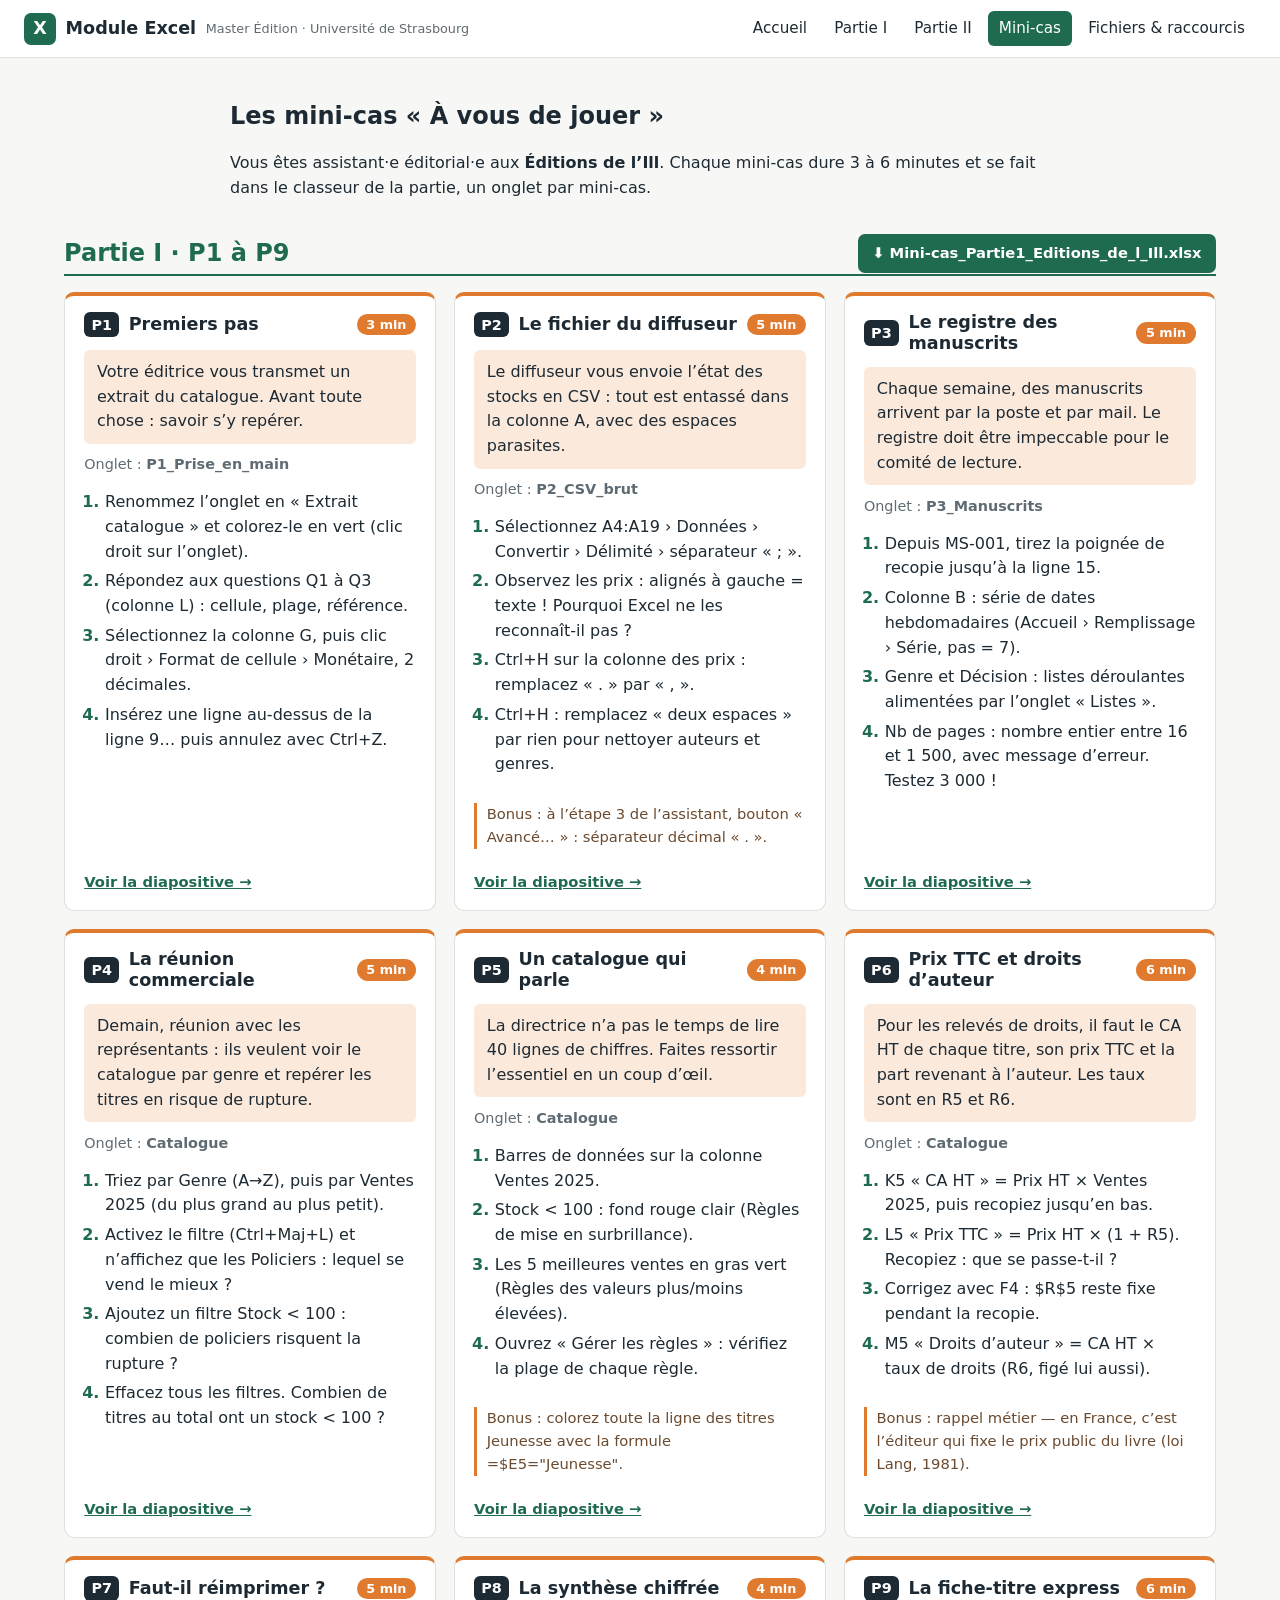
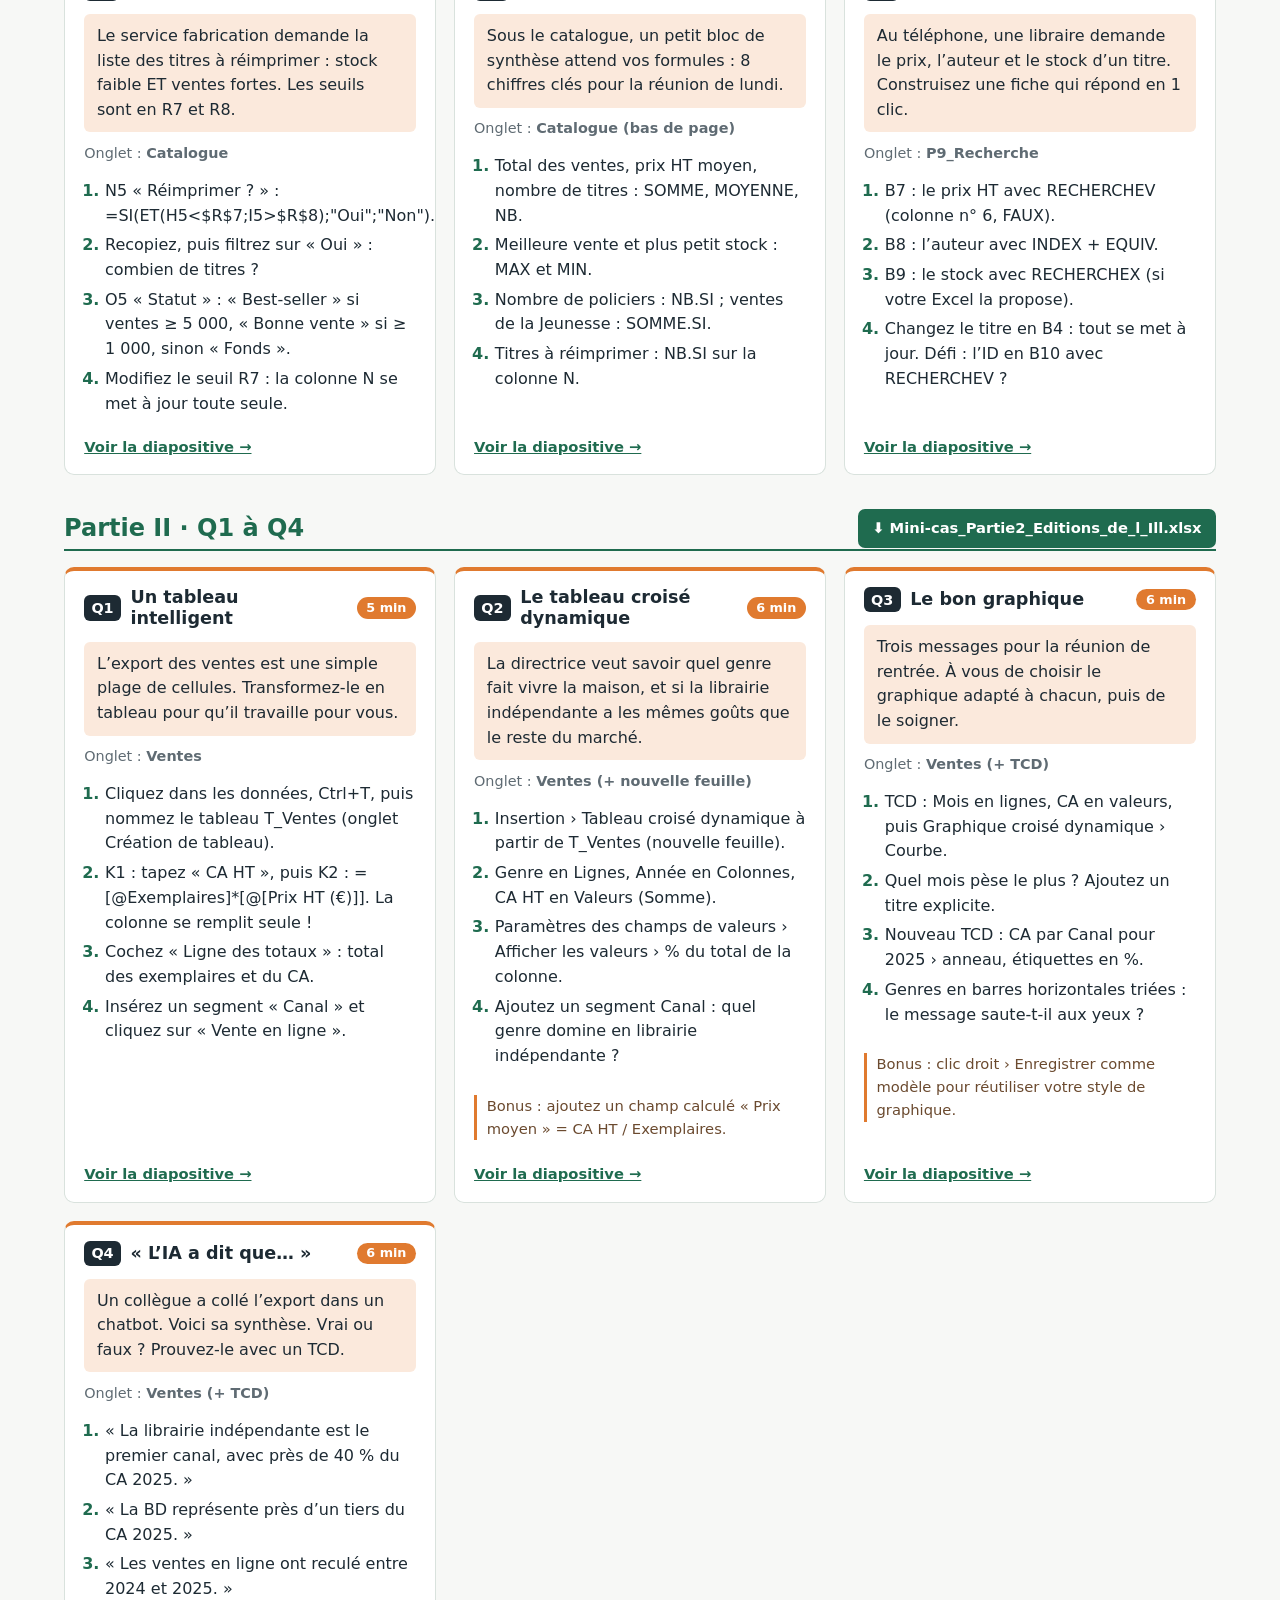
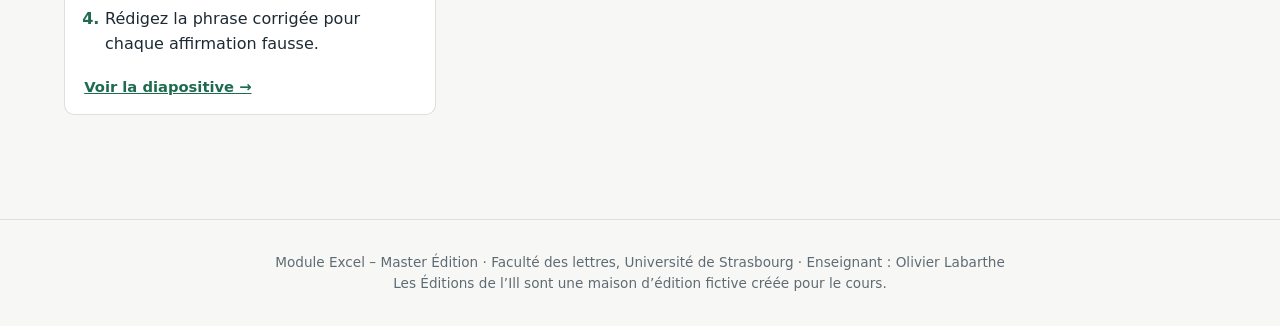
==== mini-cas.html @ c534e5ab "Site du module Excel – Master Édition (supports v2, mini-cas P1–Q4) Co-Authored-By: Claude Opus 5.5 " ====
<!DOCTYPE html>
<html lang="fr">
<head>
<meta charset="utf-8">
<meta name="viewport" content="width=device-width, initial-scale=1">
<title>Mini-cas · Module Excel – Master Édition</title>
<link rel="icon" href="data:image/svg+xml,%3Csvg xmlns=%22http://www.w3.org/2000/svg%22 viewBox=%220 0 32 32%22%3E%3Crect width=%2232%22 height=%2232%22 rx=%227%22 fill=%22%231f6b4f%22/%3E%3Ctext x=%2216%22 y=%2223%22 font-size=%2220%22 font-family=%22Arial%22 font-weight=%22bold%22 fill=%22white%22 text-anchor=%22middle%22%3EX%3C/text%3E%3C/svg%3E">
<link rel="stylesheet" href="assets/style.css">
</head>
<body>
<header class="site">
  <a class="brand" href="index.html"><span class="logo">X</span> Module Excel <small>Master Édition · Université de Strasbourg</small></a>
  <nav><a href="index.html">Accueil</a><a href="partie-1.html">Partie I</a><a href="partie-2.html">Partie II</a><a href="mini-cas.html" aria-current="page">Mini-cas</a><a href="ressources.html">Fichiers & raccourcis</a></nav>
</header>
<main>

<section class="intro narrow">
<h1>Les mini-cas « À vous de jouer »</h1>
<p>Vous êtes assistant·e éditorial·e aux <strong>Éditions de l’Ill</strong>. Chaque mini-cas dure 3 à 6 minutes
et se fait dans le classeur de la partie, un onglet par mini-cas.</p>
</section>
<section class="cases-part"><div class="cases-head"><h2>Partie I · P1 à P9</h2>
<a class="btn" href="fichiers/Mini-cas_Partie1_Editions_de_l_Ill.xlsx" download>⬇ Mini-cas_Partie1_Editions_de_l_Ill.xlsx</a></div>
<div class="cases">
<article class="case" id="P1">
  <header><span class="code">P1</span><h3>Premiers pas</h3><span class="badge">3 min</span></header>
  <p class="situation">Votre éditrice vous transmet un extrait du catalogue. Avant toute chose : savoir s’y repérer.</p>
  <p class="onglet">Onglet : <strong>P1_Prise_en_main</strong></p>
  <ol class="steps"><li>Renommez l’onglet en « Extrait catalogue » et colorez-le en vert (clic droit sur l’onglet).</li><li>Répondez aux questions Q1 à Q3 (colonne L) : cellule, plage, référence.</li><li>Sélectionnez la colonne G, puis clic droit › Format de cellule › Monétaire, 2 décimales.</li><li>Insérez une ligne au-dessus de la ligne 9… puis annulez avec Ctrl+Z.</li></ol>
  
  <a class="see" href="partie-1.html#d19">Voir la diapositive →</a>
</article>
<article class="case" id="P2">
  <header><span class="code">P2</span><h3>Le fichier du diffuseur</h3><span class="badge">5 min</span></header>
  <p class="situation">Le diffuseur vous envoie l’état des stocks en CSV : tout est entassé dans la colonne A, avec des espaces parasites.</p>
  <p class="onglet">Onglet : <strong>P2_CSV_brut</strong></p>
  <ol class="steps"><li>Sélectionnez A4:A19 › Données › Convertir › Délimité › séparateur « ; ».</li><li>Observez les prix : alignés à gauche = texte ! Pourquoi Excel ne les reconnaît-il pas ?</li><li>Ctrl+H sur la colonne des prix : remplacez « . » par « , ».</li><li>Ctrl+H : remplacez « deux espaces » par rien pour nettoyer auteurs et genres.</li></ol>
  <p class="bonus">Bonus : à l’étape 3 de l’assistant, bouton « Avancé… » : séparateur décimal « . ».</p>
  <a class="see" href="partie-1.html#d25">Voir la diapositive →</a>
</article>
<article class="case" id="P3">
  <header><span class="code">P3</span><h3>Le registre des manuscrits</h3><span class="badge">5 min</span></header>
  <p class="situation">Chaque semaine, des manuscrits arrivent par la poste et par mail. Le registre doit être impeccable pour le comité de lecture.</p>
  <p class="onglet">Onglet : <strong>P3_Manuscrits</strong></p>
  <ol class="steps"><li>Depuis MS-001, tirez la poignée de recopie jusqu’à la ligne 15.</li><li>Colonne B : série de dates hebdomadaires (Accueil › Remplissage › Série, pas = 7).</li><li>Genre et Décision : listes déroulantes alimentées par l’onglet « Listes ».</li><li>Nb de pages : nombre entier entre 16 et 1 500, avec message d’erreur. Testez 3 000 !</li></ol>
  
  <a class="see" href="partie-1.html#d31">Voir la diapositive →</a>
</article>
<article class="case" id="P4">
  <header><span class="code">P4</span><h3>La réunion commerciale</h3><span class="badge">5 min</span></header>
  <p class="situation">Demain, réunion avec les représentants : ils veulent voir le catalogue par genre et repérer les titres en risque de rupture.</p>
  <p class="onglet">Onglet : <strong>Catalogue</strong></p>
  <ol class="steps"><li>Triez par Genre (A→Z), puis par Ventes 2025 (du plus grand au plus petit).</li><li>Activez le filtre (Ctrl+Maj+L) et n’affichez que les Policiers : lequel se vend le mieux ?</li><li>Ajoutez un filtre Stock &lt; 100 : combien de policiers risquent la rupture ?</li><li>Effacez tous les filtres. Combien de titres au total ont un stock &lt; 100 ?</li></ol>
  
  <a class="see" href="partie-1.html#d37">Voir la diapositive →</a>
</article>
<article class="case" id="P5">
  <header><span class="code">P5</span><h3>Un catalogue qui parle</h3><span class="badge">4 min</span></header>
  <p class="situation">La directrice n’a pas le temps de lire 40 lignes de chiffres. Faites ressortir l’essentiel en un coup d’œil.</p>
  <p class="onglet">Onglet : <strong>Catalogue</strong></p>
  <ol class="steps"><li>Barres de données sur la colonne Ventes 2025.</li><li>Stock &lt; 100 : fond rouge clair (Règles de mise en surbrillance).</li><li>Les 5 meilleures ventes en gras vert (Règles des valeurs plus/moins élevées).</li><li>Ouvrez « Gérer les règles » : vérifiez la plage de chaque règle.</li></ol>
  <p class="bonus">Bonus : colorez toute la ligne des titres Jeunesse avec la formule =$E5=&quot;Jeunesse&quot;.</p>
  <a class="see" href="partie-1.html#d43">Voir la diapositive →</a>
</article>
<article class="case" id="P6">
  <header><span class="code">P6</span><h3>Prix TTC et droits d’auteur</h3><span class="badge">6 min</span></header>
  <p class="situation">Pour les relevés de droits, il faut le CA HT de chaque titre, son prix TTC et la part revenant à l’auteur. Les taux sont en R5 et R6.</p>
  <p class="onglet">Onglet : <strong>Catalogue</strong></p>
  <ol class="steps"><li>K5 « CA HT » = Prix HT × Ventes 2025, puis recopiez jusqu’en bas.</li><li>L5 « Prix TTC » = Prix HT × (1 + R5). Recopiez : que se passe-t-il ?</li><li>Corrigez avec F4 : $R$5 reste fixe pendant la recopie.</li><li>M5 « Droits d’auteur » = CA HT × taux de droits (R6, figé lui aussi).</li></ol>
  <p class="bonus">Bonus : rappel métier — en France, c’est l’éditeur qui fixe le prix public du livre (loi Lang, 1981).</p>
  <a class="see" href="partie-1.html#d48">Voir la diapositive →</a>
</article>
<article class="case" id="P7">
  <header><span class="code">P7</span><h3>Faut-il réimprimer ?</h3><span class="badge">5 min</span></header>
  <p class="situation">Le service fabrication demande la liste des titres à réimprimer : stock faible ET ventes fortes. Les seuils sont en R7 et R8.</p>
  <p class="onglet">Onglet : <strong>Catalogue</strong></p>
  <ol class="steps"><li>N5 « Réimprimer ? » : =SI(ET(H5&lt;$R$7;I5&gt;$R$8);&quot;Oui&quot;;&quot;Non&quot;).</li><li>Recopiez, puis filtrez sur « Oui » : combien de titres ?</li><li>O5 « Statut » : « Best-seller » si ventes ≥ 5 000, « Bonne vente » si ≥ 1 000, sinon « Fonds ».</li><li>Modifiez le seuil R7 : la colonne N se met à jour toute seule.</li></ol>
  
  <a class="see" href="partie-1.html#d51">Voir la diapositive →</a>
</article>
<article class="case" id="P8">
  <header><span class="code">P8</span><h3>La synthèse chiffrée</h3><span class="badge">4 min</span></header>
  <p class="situation">Sous le catalogue, un petit bloc de synthèse attend vos formules : 8 chiffres clés pour la réunion de lundi.</p>
  <p class="onglet">Onglet : <strong>Catalogue (bas de page)</strong></p>
  <ol class="steps"><li>Total des ventes, prix HT moyen, nombre de titres : SOMME, MOYENNE, NB.</li><li>Meilleure vente et plus petit stock : MAX et MIN.</li><li>Nombre de policiers : NB.SI ; ventes de la Jeunesse : SOMME.SI.</li><li>Titres à réimprimer : NB.SI sur la colonne N.</li></ol>
  
  <a class="see" href="partie-1.html#d56">Voir la diapositive →</a>
</article>
<article class="case" id="P9">
  <header><span class="code">P9</span><h3>La fiche-titre express</h3><span class="badge">6 min</span></header>
  <p class="situation">Au téléphone, une libraire demande le prix, l’auteur et le stock d’un titre. Construisez une fiche qui répond en 1 clic.</p>
  <p class="onglet">Onglet : <strong>P9_Recherche</strong></p>
  <ol class="steps"><li>B7 : le prix HT avec RECHERCHEV (colonne n° 6, FAUX).</li><li>B8 : l’auteur avec INDEX + EQUIV.</li><li>B9 : le stock avec RECHERCHEX (si votre Excel la propose).</li><li>Changez le titre en B4 : tout se met à jour. Défi : l’ID en B10 avec RECHERCHEV ?</li></ol>
  
  <a class="see" href="partie-1.html#d65">Voir la diapositive →</a>
</article></div></section>
<section class="cases-part"><div class="cases-head"><h2>Partie II · Q1 à Q4</h2>
<a class="btn" href="fichiers/Mini-cas_Partie2_Editions_de_l_Ill.xlsx" download>⬇ Mini-cas_Partie2_Editions_de_l_Ill.xlsx</a></div>
<div class="cases">
<article class="case" id="Q1">
  <header><span class="code">Q1</span><h3>Un tableau intelligent</h3><span class="badge">5 min</span></header>
  <p class="situation">L’export des ventes est une simple plage de cellules. Transformez-le en tableau pour qu’il travaille pour vous.</p>
  <p class="onglet">Onglet : <strong>Ventes</strong></p>
  <ol class="steps"><li>Cliquez dans les données, Ctrl+T, puis nommez le tableau T_Ventes (onglet Création de tableau).</li><li>K1 : tapez « CA HT », puis K2 : =[@Exemplaires]*[@[Prix HT (€)]]. La colonne se remplit seule !</li><li>Cochez « Ligne des totaux » : total des exemplaires et du CA.</li><li>Insérez un segment « Canal » et cliquez sur « Vente en ligne ».</li></ol>
  
  <a class="see" href="partie-2.html#d9">Voir la diapositive →</a>
</article>
<article class="case" id="Q2">
  <header><span class="code">Q2</span><h3>Le tableau croisé dynamique</h3><span class="badge">6 min</span></header>
  <p class="situation">La directrice veut savoir quel genre fait vivre la maison, et si la librairie indépendante a les mêmes goûts que le reste du marché.</p>
  <p class="onglet">Onglet : <strong>Ventes (+ nouvelle feuille)</strong></p>
  <ol class="steps"><li>Insertion › Tableau croisé dynamique à partir de T_Ventes (nouvelle feuille).</li><li>Genre en Lignes, Année en Colonnes, CA HT en Valeurs (Somme).</li><li>Paramètres des champs de valeurs › Afficher les valeurs › % du total de la colonne.</li><li>Ajoutez un segment Canal : quel genre domine en librairie indépendante ?</li></ol>
  <p class="bonus">Bonus : ajoutez un champ calculé « Prix moyen » = CA HT / Exemplaires.</p>
  <a class="see" href="partie-2.html#d16">Voir la diapositive →</a>
</article>
<article class="case" id="Q3">
  <header><span class="code">Q3</span><h3>Le bon graphique</h3><span class="badge">6 min</span></header>
  <p class="situation">Trois messages pour la réunion de rentrée. À vous de choisir le graphique adapté à chacun, puis de le soigner.</p>
  <p class="onglet">Onglet : <strong>Ventes (+ TCD)</strong></p>
  <ol class="steps"><li>TCD : Mois en lignes, CA en valeurs, puis Graphique croisé dynamique › Courbe.</li><li>Quel mois pèse le plus ? Ajoutez un titre explicite.</li><li>Nouveau TCD : CA par Canal pour 2025 › anneau, étiquettes en %.</li><li>Genres en barres horizontales triées : le message saute-t-il aux yeux ?</li></ol>
  <p class="bonus">Bonus : clic droit › Enregistrer comme modèle pour réutiliser votre style de graphique.</p>
  <a class="see" href="partie-2.html#d25">Voir la diapositive →</a>
</article>
<article class="case" id="Q4">
  <header><span class="code">Q4</span><h3>« L’IA a dit que… »</h3><span class="badge">6 min</span></header>
  <p class="situation">Un collègue a collé l’export dans un chatbot. Voici sa synthèse. Vrai ou faux ? Prouvez-le avec un TCD.</p>
  <p class="onglet">Onglet : <strong>Ventes (+ TCD)</strong></p>
  <ol class="steps"><li>« La librairie indépendante est le premier canal, avec près de 40 % du CA 2025. »</li><li>« La BD représente près d’un tiers du CA 2025. »</li><li>« Les ventes en ligne ont reculé entre 2024 et 2025. »</li><li>Rédigez la phrase corrigée pour chaque affirmation fausse.</li></ol>
  
  <a class="see" href="partie-2.html#d27">Voir la diapositive →</a>
</article></div></section>
</main>
<footer>Module Excel – Master Édition · Faculté des lettres, Université de Strasbourg · Enseignant : Olivier Labarthe<br>
Les Éditions de l’Ill sont une maison d’édition fictive créée pour le cours.</footer>
<script src="assets/viewer.js"></script>
</body>
</html>
---- assets/style.css ----
:root{--vert:#1f6b4f;--vert-clair:#e3efe9;--encre:#1d2a33;--orange:#e07a2f;--orange-clair:#fbe9dc;--fond:#f7f8f6;--gris:#5f6b73;--bord:#d9e2dd}
*{box-sizing:border-box}
html{scroll-behavior:smooth;scroll-padding-top:80px}
body{margin:0;font-family:system-ui,-apple-system,"Segoe UI",Roboto,Arial,sans-serif;color:var(--encre);background:var(--fond);line-height:1.55}
a{color:var(--vert)}
header.site{position:sticky;top:0;z-index:10;display:flex;flex-wrap:wrap;gap:.5rem 1.5rem;align-items:center;justify-content:space-between;padding:.7rem 1.5rem;background:#fff;border-bottom:1px solid var(--bord)}
.brand{display:flex;align-items:center;gap:.6rem;font-weight:700;text-decoration:none;color:var(--encre);font-size:1.1rem}
.brand small{font-weight:400;color:var(--gris);font-size:.8rem}
.logo{display:inline-grid;place-items:center;width:32px;height:32px;border-radius:7px;background:var(--vert);color:#fff;font-weight:800}
header nav{display:flex;flex-wrap:wrap;gap:.3rem}
header nav a{text-decoration:none;color:var(--encre);padding:.35rem .7rem;border-radius:6px;font-size:.95rem}
header nav a:hover{background:var(--vert-clair)}
header nav a[aria-current]{background:var(--vert);color:#fff}
main{max-width:1200px;margin:0 auto;padding:1.5rem}
footer{text-align:center;color:var(--gris);font-size:.85rem;padding:2rem 1rem;border-top:1px solid var(--bord);margin-top:3rem}
h1,h2,h3{line-height:1.2}
.narrow{max-width:820px;margin-left:auto;margin-right:auto}
.hero{display:grid;grid-template-columns:1.1fr 1fr;gap:2rem;align-items:center;padding:1.5rem 0 2rem}
.hero h1{font-size:2.6rem;margin:.2rem 0 1rem}
.hero img{width:100%;height:auto;border-radius:10px;box-shadow:0 6px 24px rgba(0,0,0,.12)}
.kicker{color:var(--vert);font-weight:600;margin:0}
.lead{font-size:1.08rem}
.cards{display:grid;grid-template-columns:repeat(auto-fit,minmax(260px,1fr));gap:1.2rem;margin:1rem 0 2.5rem}
.card{display:flex;flex-direction:column;background:#fff;border:1px solid var(--bord);border-radius:12px;padding:1rem;text-decoration:none;color:var(--encre);transition:transform .15s,box-shadow .15s}
.card:hover{transform:translateY(-3px);box-shadow:0 8px 22px rgba(0,0,0,.08)}
.card img{width:100%;height:auto;border-radius:6px;border:1px solid var(--bord)}
.card h2{margin:.8rem 0 .3rem;color:var(--vert)}
.card p{margin:0 0 .8rem;flex:1}
.card.accent h2{color:var(--orange)}
.more{font-weight:600;color:var(--vert)}
.card.accent .more{color:var(--orange)}
.badge{display:inline-block;background:var(--orange);color:#fff;border-radius:999px;padding:.05rem .6rem;font-size:.8rem;font-weight:600;white-space:nowrap;vertical-align:middle}
.note{background:var(--vert-clair);border-left:4px solid var(--vert);padding:.6rem .9rem;border-radius:4px}
.btn{display:inline-block;background:var(--vert);color:#fff;text-decoration:none;padding:.5rem .9rem;border-radius:7px;font-weight:600;font-size:.92rem}
.btn:hover{filter:brightness(1.1)}
.btn.ghost{background:#fff;color:var(--vert);border:1px solid var(--vert)}
/* Pages de cours */
.part-layout{display:grid;grid-template-columns:260px 1fr;gap:2rem;align-items:start}
.toc{position:sticky;top:80px;background:#fff;border:1px solid var(--bord);border-radius:12px;padding:1rem 1.2rem}
.toc h1{margin:0 0 .6rem;font-size:1.5rem;color:var(--vert)}
.toc ol{list-style:none;padding:0;margin:0 0 1rem}
.toc li a{display:block;padding:.35rem .5rem;border-radius:6px;text-decoration:none;color:var(--encre);font-size:.95rem}
.toc li a:hover,.toc li a.on{background:var(--vert-clair);color:var(--vert);font-weight:600}
.dl{display:flex;flex-direction:column;gap:.5rem}
.hint{color:var(--gris);font-size:.82rem;margin:.9rem 0 0}
.slides section{margin-bottom:2.5rem}
.slides h2{border-bottom:2px solid var(--vert);padding-bottom:.4rem;color:var(--vert)}
.slide{margin:0 0 1.6rem;background:#fff;border:1px solid var(--bord);border-radius:10px;overflow:hidden}
.slide img{display:block;width:100%;height:auto;cursor:zoom-in}
.slide figcaption{padding:.55rem .9rem;font-size:.95rem;border-top:1px solid var(--bord)}
.slide .num{display:inline-block;min-width:1.8rem;color:var(--gris);font-variant-numeric:tabular-nums}
.slide.minicas{border:2px solid var(--orange)}
.slide.minicas figcaption{background:var(--orange-clair)}
/* Mini-cas */
.cases-part{margin:2rem 0}
.cases-head{display:flex;flex-wrap:wrap;gap:1rem;align-items:center;justify-content:space-between;border-bottom:2px solid var(--vert);margin-bottom:1rem}
.cases-head h2{color:var(--vert);margin:.4rem 0}
.cases{display:grid;grid-template-columns:repeat(auto-fill,minmax(340px,1fr));gap:1.1rem}
.case{background:#fff;border:1px solid var(--bord);border-top:4px solid var(--orange);border-radius:10px;padding:1rem 1.2rem;display:flex;flex-direction:column}
.case header{display:flex;align-items:center;gap:.6rem}
.case h3{margin:0;flex:1;font-size:1.1rem}
.code{background:var(--encre);color:#fff;border-radius:6px;padding:.1rem .45rem;font-weight:700;font-size:.9rem}
.situation{background:var(--orange-clair);padding:.6rem .8rem;border-radius:6px;margin:.8rem 0 .4rem}
.onglet{font-size:.9rem;color:var(--gris);margin:.2rem 0}
.steps{padding-left:1.3rem;margin:.4rem 0}
.steps li{margin:.3rem 0}
.steps li::marker{color:var(--vert);font-weight:700}
.bonus{font-size:.92rem;border-left:3px solid var(--orange);padding-left:.6rem;color:#6b4a2f}
.see{margin-top:auto;padding-top:.5rem;font-weight:600;font-size:.92rem}
/* Ressources */
table{width:100%;border-collapse:collapse;background:#fff;border:1px solid var(--bord);border-radius:8px;overflow:hidden;margin-bottom:1.5rem}
th,td{text-align:left;padding:.55rem .8rem;border-bottom:1px solid var(--bord);vertical-align:top}
th{background:var(--vert-clair)}
td a{word-break:break-all}
kbd{display:inline-block;font-family:ui-monospace,Consolas,monospace;font-size:.85rem;background:#fff;border:1px solid #bbb;border-bottom-width:2px;border-radius:5px;padding:.05rem .4rem}
.keys td:first-child{white-space:nowrap;width:12rem}
.recap{display:grid;grid-template-columns:repeat(auto-fit,minmax(220px,1fr));gap:.8rem}
.recap div{background:#fff;border:1px solid var(--bord);border-radius:8px;padding:.7rem .9rem}
.recap h3{margin:0 0 .3rem;font-size:1rem;color:var(--vert)}
.recap p{margin:0;font-size:.92rem}
/* Visionneuse */
.lightbox{position:fixed;inset:0;background:rgba(15,22,27,.93);display:none;align-items:center;justify-content:center;z-index:50}
.lightbox.open{display:flex}
.lightbox img{max-width:94vw;max-height:86vh;border-radius:6px;background:#fff}
.lightbox button{position:absolute;background:rgba(255,255,255,.15);color:#fff;border:0;font-size:1.8rem;width:52px;height:52px;border-radius:50%;cursor:pointer}
.lightbox button:hover{background:rgba(255,255,255,.3)}
.lb-prev{left:2vw}.lb-next{right:2vw}.lb-close{top:2vh;right:2vw}
.lb-count{position:absolute;bottom:2.5vh;color:#ddd;font-size:.9rem}
@media (max-width:860px){
  .hero{grid-template-columns:1fr}
  .hero h1{font-size:2rem}
  .part-layout{grid-template-columns:1fr}
  .toc{position:static}
  .cases{grid-template-columns:1fr}
  main{padding:1rem}
  .brand small{display:none}
}
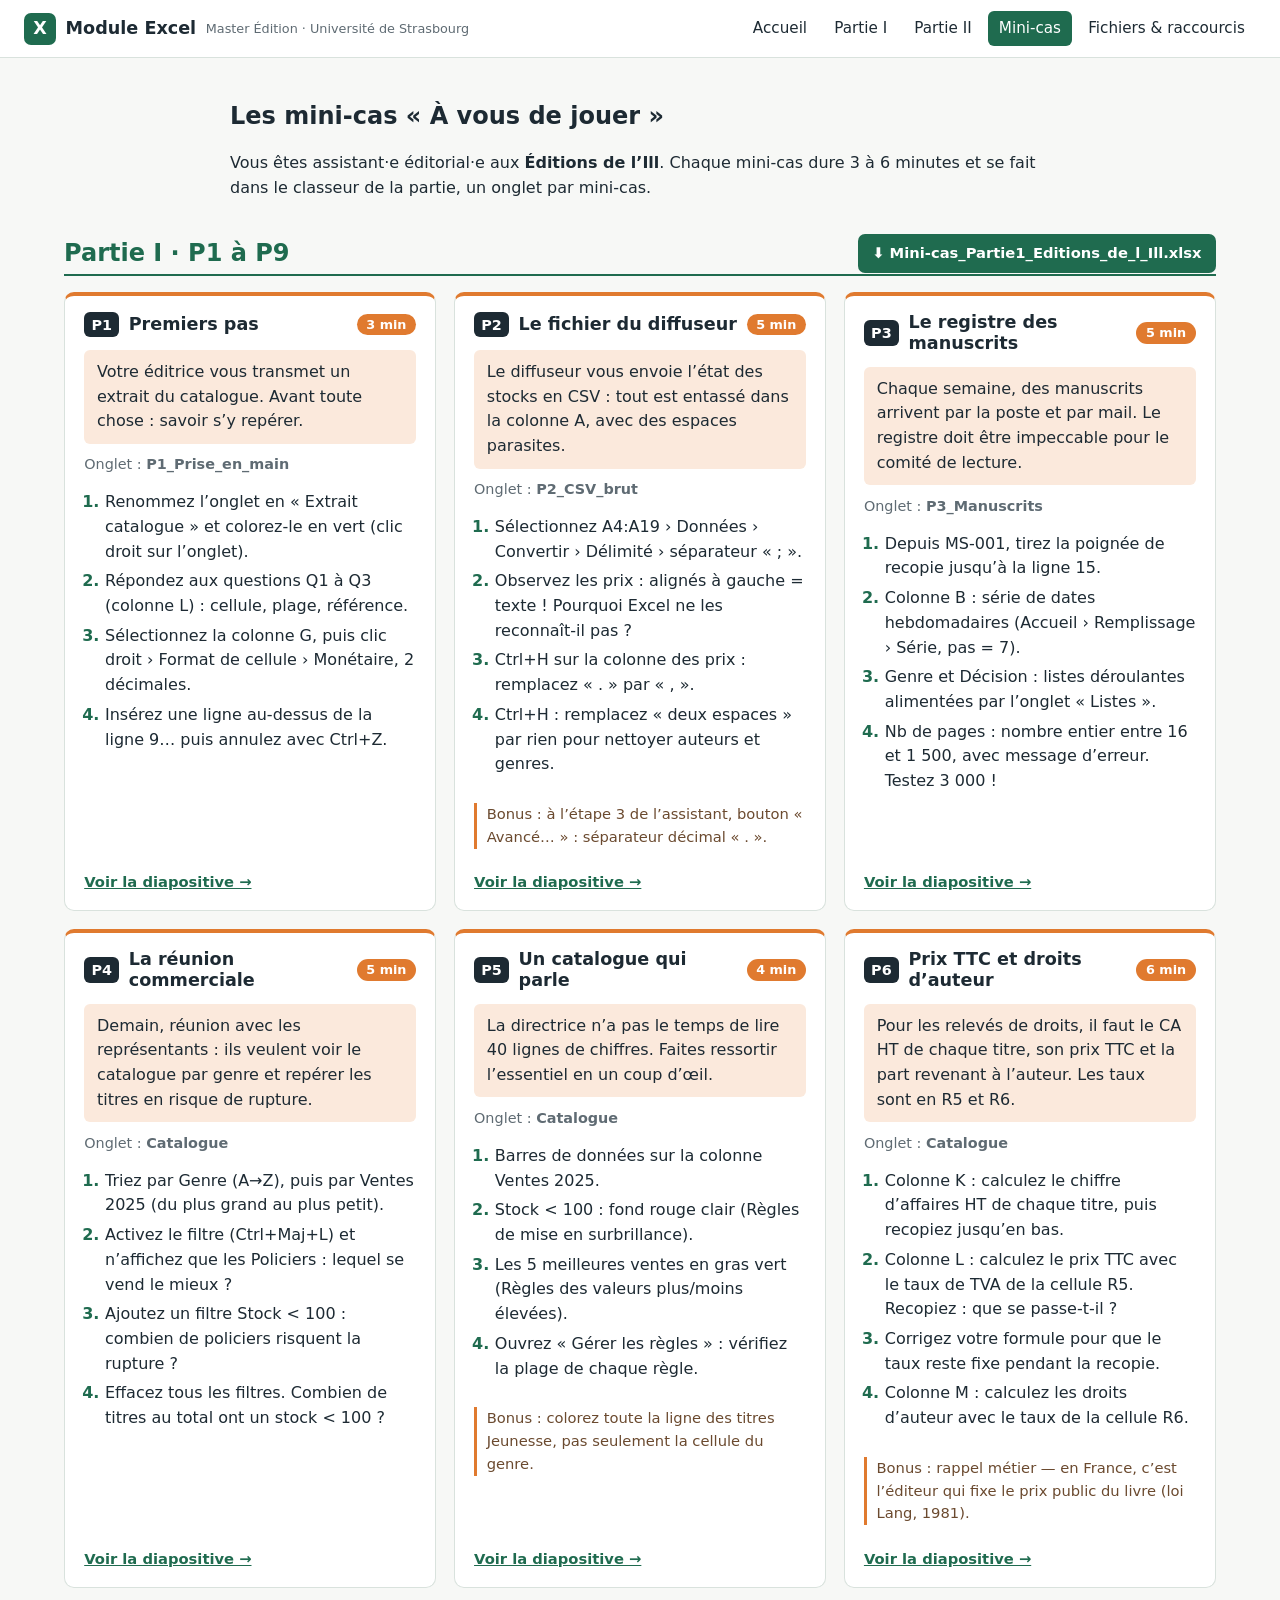
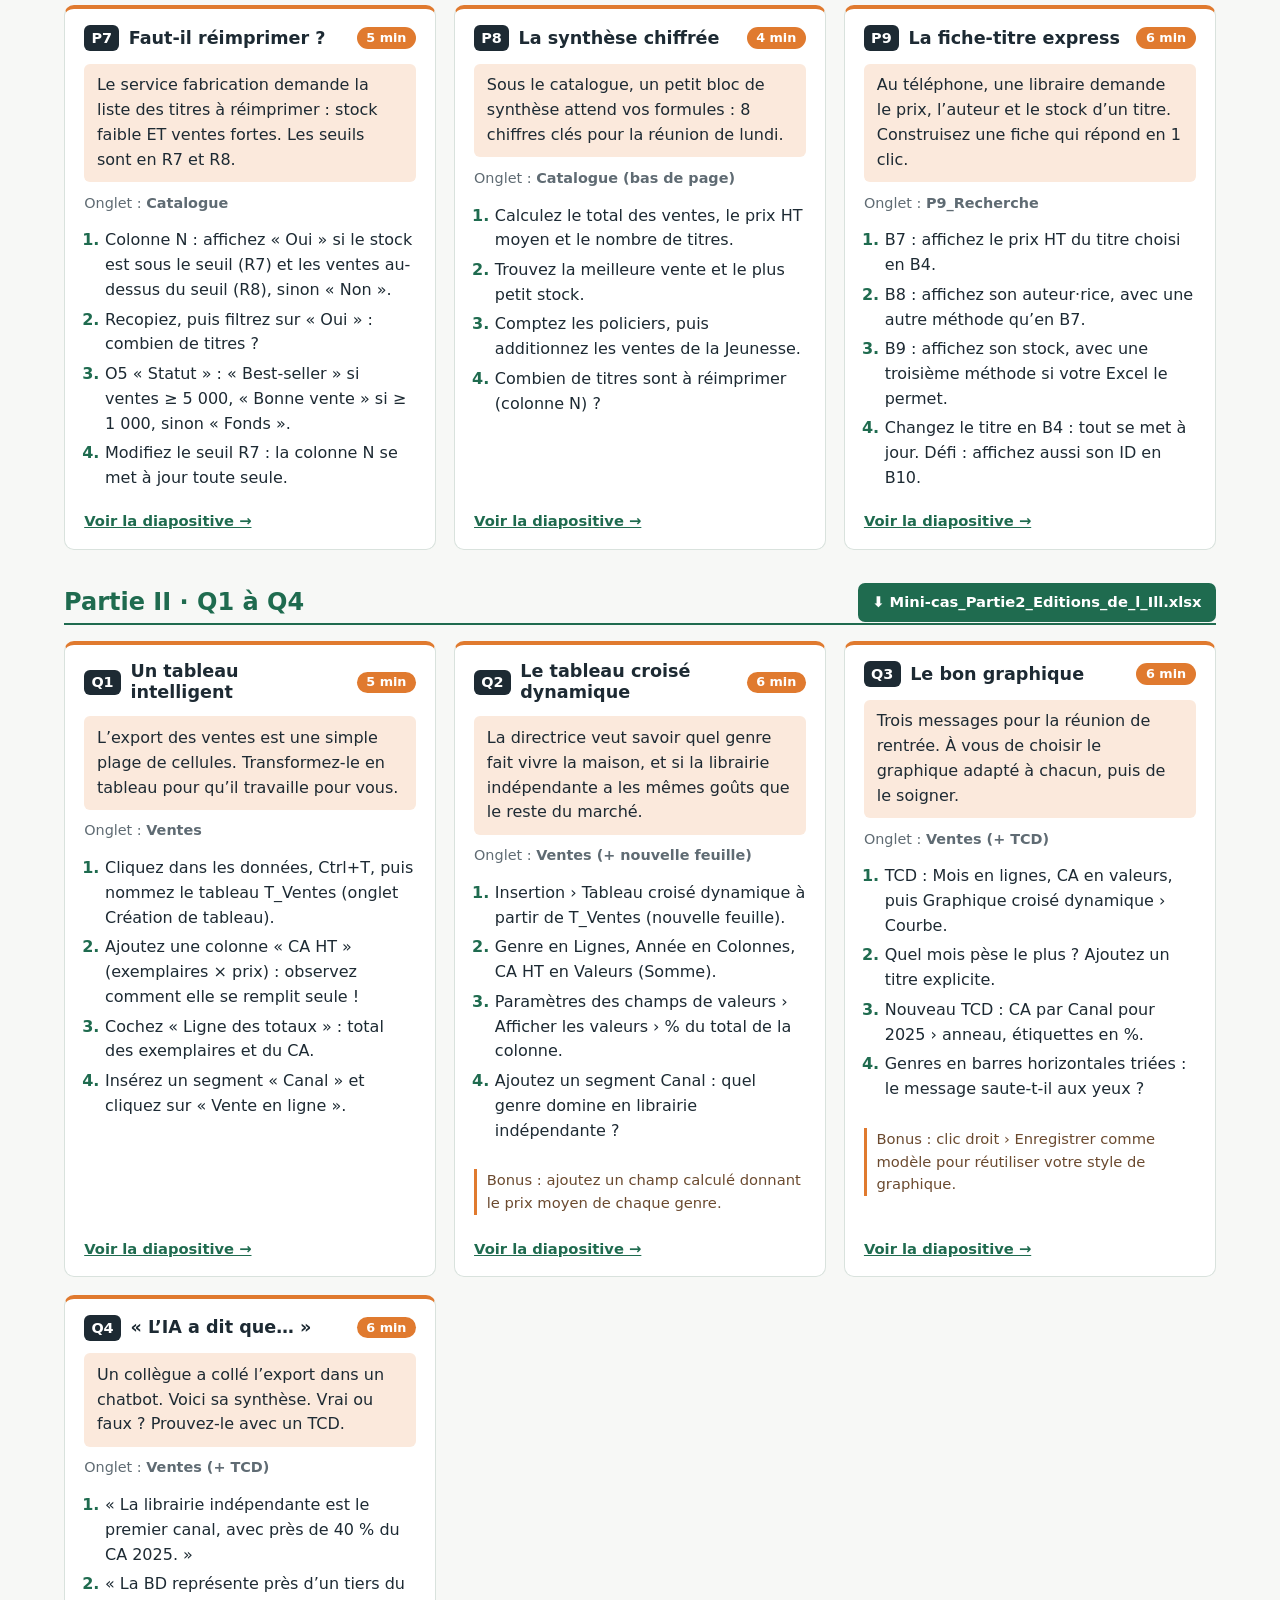
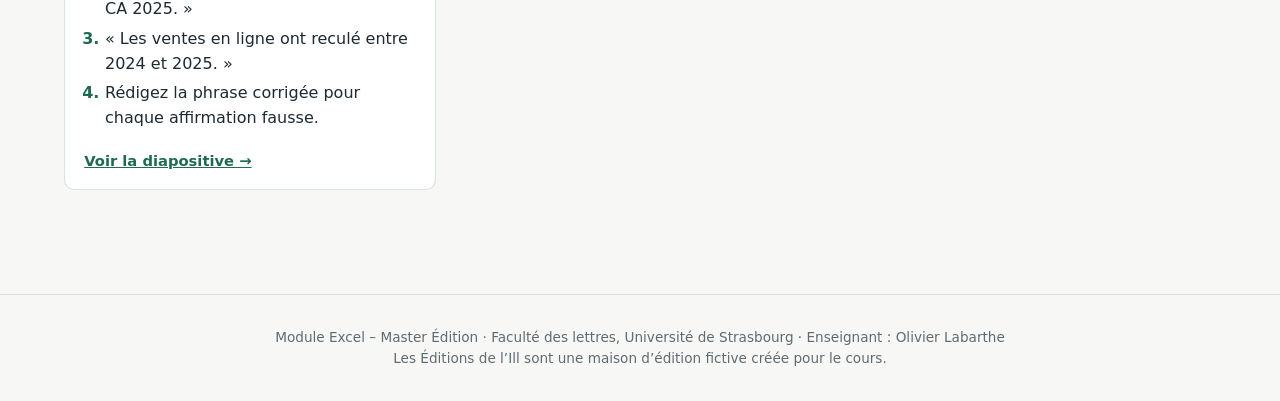
==== commit 0cdcb6a6: "Supports v3 : consignes des mini-cas sans formule ni fonction, titres des mini-cas repositionnés - M" ====
--- a/mini-cas.html
+++ b/mini-cas.html
@@ -59,14 +59,14 @@
   <p class="situation">La directrice n’a pas le temps de lire 40 lignes de chiffres. Faites ressortir l’essentiel en un coup d’œil.</p>
   <p class="onglet">Onglet : <strong>Catalogue</strong></p>
   <ol class="steps"><li>Barres de données sur la colonne Ventes 2025.</li><li>Stock &lt; 100 : fond rouge clair (Règles de mise en surbrillance).</li><li>Les 5 meilleures ventes en gras vert (Règles des valeurs plus/moins élevées).</li><li>Ouvrez « Gérer les règles » : vérifiez la plage de chaque règle.</li></ol>
-  <p class="bonus">Bonus : colorez toute la ligne des titres Jeunesse avec la formule =$E5=&quot;Jeunesse&quot;.</p>
+  <p class="bonus">Bonus : colorez toute la ligne des titres Jeunesse, pas seulement la cellule du genre.</p>
   <a class="see" href="partie-1.html#d43">Voir la diapositive →</a>
 </article>
 <article class="case" id="P6">
   <header><span class="code">P6</span><h3>Prix TTC et droits d’auteur</h3><span class="badge">6 min</span></header>
   <p class="situation">Pour les relevés de droits, il faut le CA HT de chaque titre, son prix TTC et la part revenant à l’auteur. Les taux sont en R5 et R6.</p>
   <p class="onglet">Onglet : <strong>Catalogue</strong></p>
-  <ol class="steps"><li>K5 « CA HT » = Prix HT × Ventes 2025, puis recopiez jusqu’en bas.</li><li>L5 « Prix TTC » = Prix HT × (1 + R5). Recopiez : que se passe-t-il ?</li><li>Corrigez avec F4 : $R$5 reste fixe pendant la recopie.</li><li>M5 « Droits d’auteur » = CA HT × taux de droits (R6, figé lui aussi).</li></ol>
+  <ol class="steps"><li>Colonne K : calculez le chiffre d’affaires HT de chaque titre, puis recopiez jusqu’en bas.</li><li>Colonne L : calculez le prix TTC avec le taux de TVA de la cellule R5. Recopiez : que se passe-t-il ?</li><li>Corrigez votre formule pour que le taux reste fixe pendant la recopie.</li><li>Colonne M : calculez les droits d’auteur avec le taux de la cellule R6.</li></ol>
   <p class="bonus">Bonus : rappel métier — en France, c’est l’éditeur qui fixe le prix public du livre (loi Lang, 1981).</p>
   <a class="see" href="partie-1.html#d48">Voir la diapositive →</a>
 </article>
@@ -74,7 +74,7 @@
   <header><span class="code">P7</span><h3>Faut-il réimprimer ?</h3><span class="badge">5 min</span></header>
   <p class="situation">Le service fabrication demande la liste des titres à réimprimer : stock faible ET ventes fortes. Les seuils sont en R7 et R8.</p>
   <p class="onglet">Onglet : <strong>Catalogue</strong></p>
-  <ol class="steps"><li>N5 « Réimprimer ? » : =SI(ET(H5&lt;$R$7;I5&gt;$R$8);&quot;Oui&quot;;&quot;Non&quot;).</li><li>Recopiez, puis filtrez sur « Oui » : combien de titres ?</li><li>O5 « Statut » : « Best-seller » si ventes ≥ 5 000, « Bonne vente » si ≥ 1 000, sinon « Fonds ».</li><li>Modifiez le seuil R7 : la colonne N se met à jour toute seule.</li></ol>
+  <ol class="steps"><li>Colonne N : affichez « Oui » si le stock est sous le seuil (R7) et les ventes au-dessus du seuil (R8), sinon « Non ».</li><li>Recopiez, puis filtrez sur « Oui » : combien de titres ?</li><li>O5 « Statut » : « Best-seller » si ventes ≥ 5 000, « Bonne vente » si ≥ 1 000, sinon « Fonds ».</li><li>Modifiez le seuil R7 : la colonne N se met à jour toute seule.</li></ol>
   
   <a class="see" href="partie-1.html#d51">Voir la diapositive →</a>
 </article>
@@ -82,7 +82,7 @@
   <header><span class="code">P8</span><h3>La synthèse chiffrée</h3><span class="badge">4 min</span></header>
   <p class="situation">Sous le catalogue, un petit bloc de synthèse attend vos formules : 8 chiffres clés pour la réunion de lundi.</p>
   <p class="onglet">Onglet : <strong>Catalogue (bas de page)</strong></p>
-  <ol class="steps"><li>Total des ventes, prix HT moyen, nombre de titres : SOMME, MOYENNE, NB.</li><li>Meilleure vente et plus petit stock : MAX et MIN.</li><li>Nombre de policiers : NB.SI ; ventes de la Jeunesse : SOMME.SI.</li><li>Titres à réimprimer : NB.SI sur la colonne N.</li></ol>
+  <ol class="steps"><li>Calculez le total des ventes, le prix HT moyen et le nombre de titres.</li><li>Trouvez la meilleure vente et le plus petit stock.</li><li>Comptez les policiers, puis additionnez les ventes de la Jeunesse.</li><li>Combien de titres sont à réimprimer (colonne N) ?</li></ol>
   
   <a class="see" href="partie-1.html#d56">Voir la diapositive →</a>
 </article>
@@ -90,7 +90,7 @@
   <header><span class="code">P9</span><h3>La fiche-titre express</h3><span class="badge">6 min</span></header>
   <p class="situation">Au téléphone, une libraire demande le prix, l’auteur et le stock d’un titre. Construisez une fiche qui répond en 1 clic.</p>
   <p class="onglet">Onglet : <strong>P9_Recherche</strong></p>
-  <ol class="steps"><li>B7 : le prix HT avec RECHERCHEV (colonne n° 6, FAUX).</li><li>B8 : l’auteur avec INDEX + EQUIV.</li><li>B9 : le stock avec RECHERCHEX (si votre Excel la propose).</li><li>Changez le titre en B4 : tout se met à jour. Défi : l’ID en B10 avec RECHERCHEV ?</li></ol>
+  <ol class="steps"><li>B7 : affichez le prix HT du titre choisi en B4.</li><li>B8 : affichez son auteur·rice, avec une autre méthode qu’en B7.</li><li>B9 : affichez son stock, avec une troisième méthode si votre Excel le permet.</li><li>Changez le titre en B4 : tout se met à jour. Défi : affichez aussi son ID en B10.</li></ol>
   
   <a class="see" href="partie-1.html#d65">Voir la diapositive →</a>
 </article></div></section>
@@ -101,7 +101,7 @@
   <header><span class="code">Q1</span><h3>Un tableau intelligent</h3><span class="badge">5 min</span></header>
   <p class="situation">L’export des ventes est une simple plage de cellules. Transformez-le en tableau pour qu’il travaille pour vous.</p>
   <p class="onglet">Onglet : <strong>Ventes</strong></p>
-  <ol class="steps"><li>Cliquez dans les données, Ctrl+T, puis nommez le tableau T_Ventes (onglet Création de tableau).</li><li>K1 : tapez « CA HT », puis K2 : =[@Exemplaires]*[@[Prix HT (€)]]. La colonne se remplit seule !</li><li>Cochez « Ligne des totaux » : total des exemplaires et du CA.</li><li>Insérez un segment « Canal » et cliquez sur « Vente en ligne ».</li></ol>
+  <ol class="steps"><li>Cliquez dans les données, Ctrl+T, puis nommez le tableau T_Ventes (onglet Création de tableau).</li><li>Ajoutez une colonne « CA HT » (exemplaires × prix) : observez comment elle se remplit seule !</li><li>Cochez « Ligne des totaux » : total des exemplaires et du CA.</li><li>Insérez un segment « Canal » et cliquez sur « Vente en ligne ».</li></ol>
   
   <a class="see" href="partie-2.html#d9">Voir la diapositive →</a>
 </article>
@@ -110,7 +110,7 @@
   <p class="situation">La directrice veut savoir quel genre fait vivre la maison, et si la librairie indépendante a les mêmes goûts que le reste du marché.</p>
   <p class="onglet">Onglet : <strong>Ventes (+ nouvelle feuille)</strong></p>
   <ol class="steps"><li>Insertion › Tableau croisé dynamique à partir de T_Ventes (nouvelle feuille).</li><li>Genre en Lignes, Année en Colonnes, CA HT en Valeurs (Somme).</li><li>Paramètres des champs de valeurs › Afficher les valeurs › % du total de la colonne.</li><li>Ajoutez un segment Canal : quel genre domine en librairie indépendante ?</li></ol>
-  <p class="bonus">Bonus : ajoutez un champ calculé « Prix moyen » = CA HT / Exemplaires.</p>
+  <p class="bonus">Bonus : ajoutez un champ calculé donnant le prix moyen de chaque genre.</p>
   <a class="see" href="partie-2.html#d16">Voir la diapositive →</a>
 </article>
 <article class="case" id="Q3">
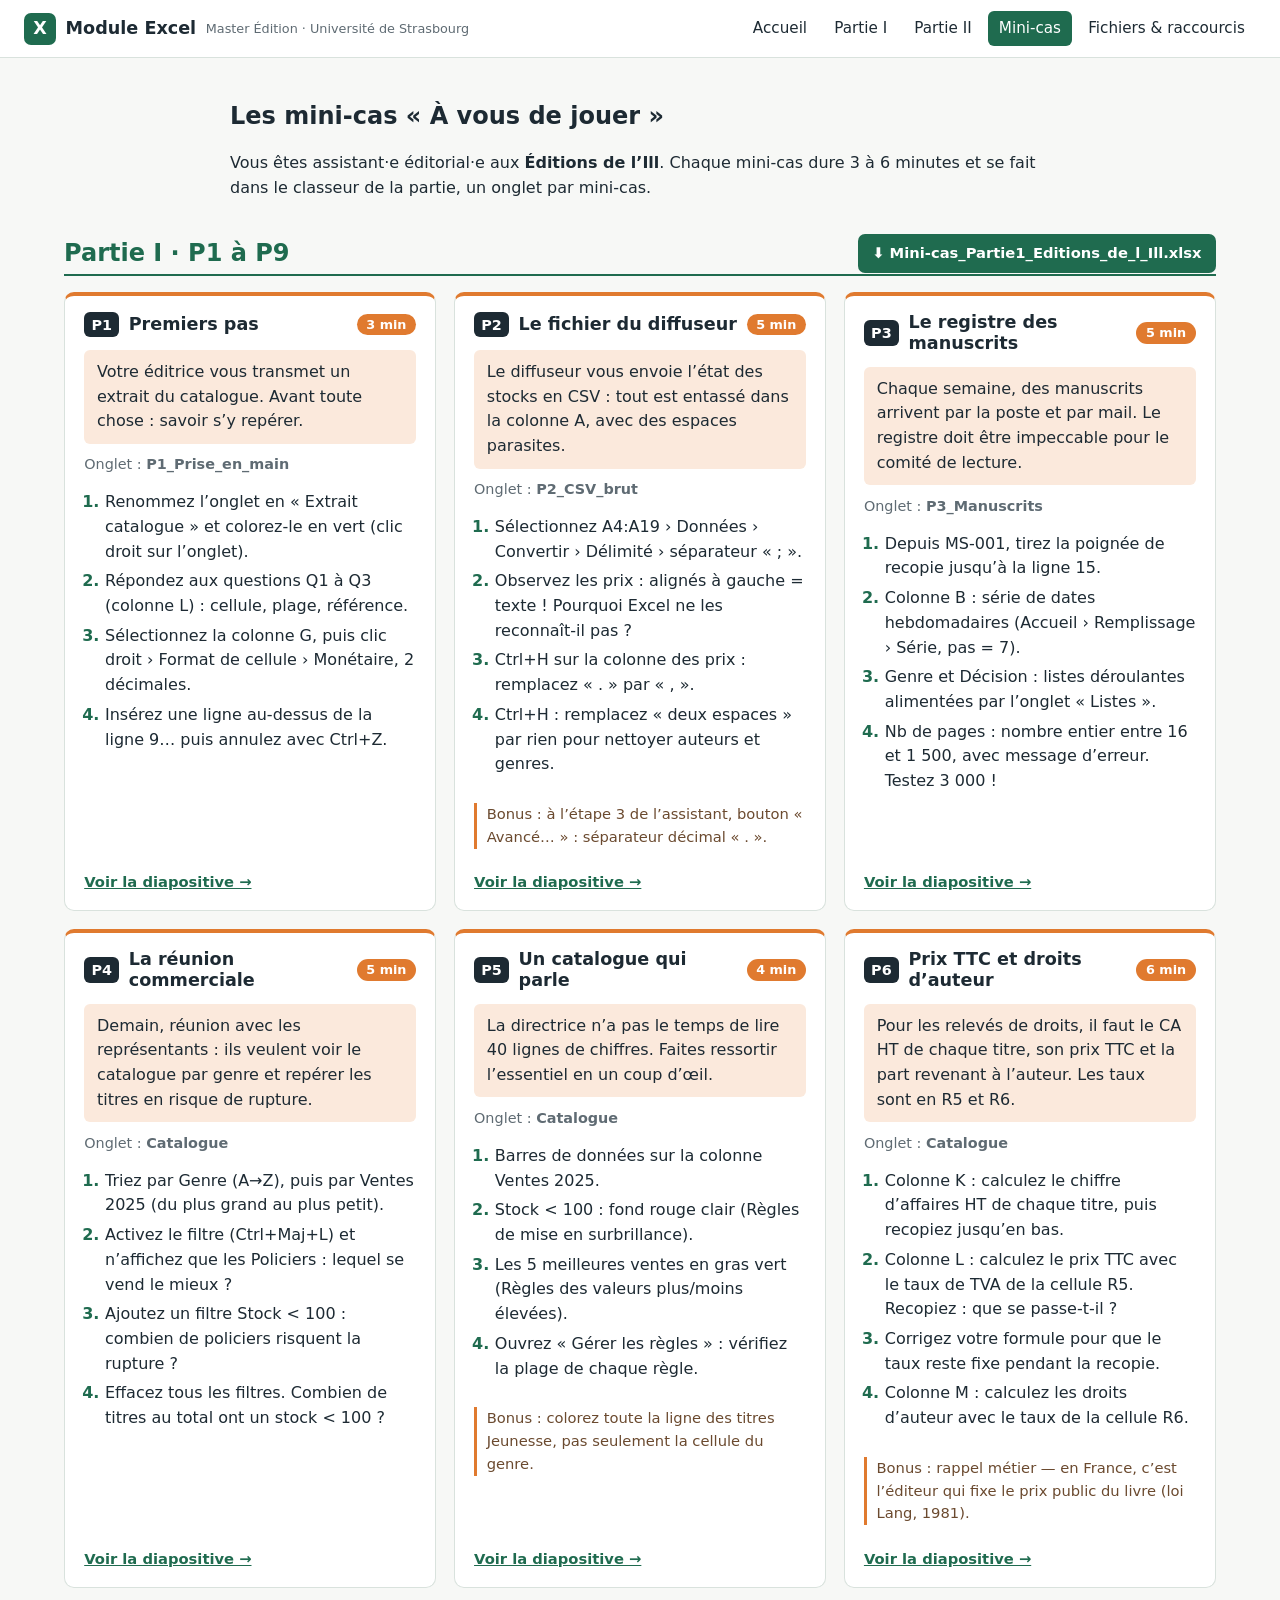
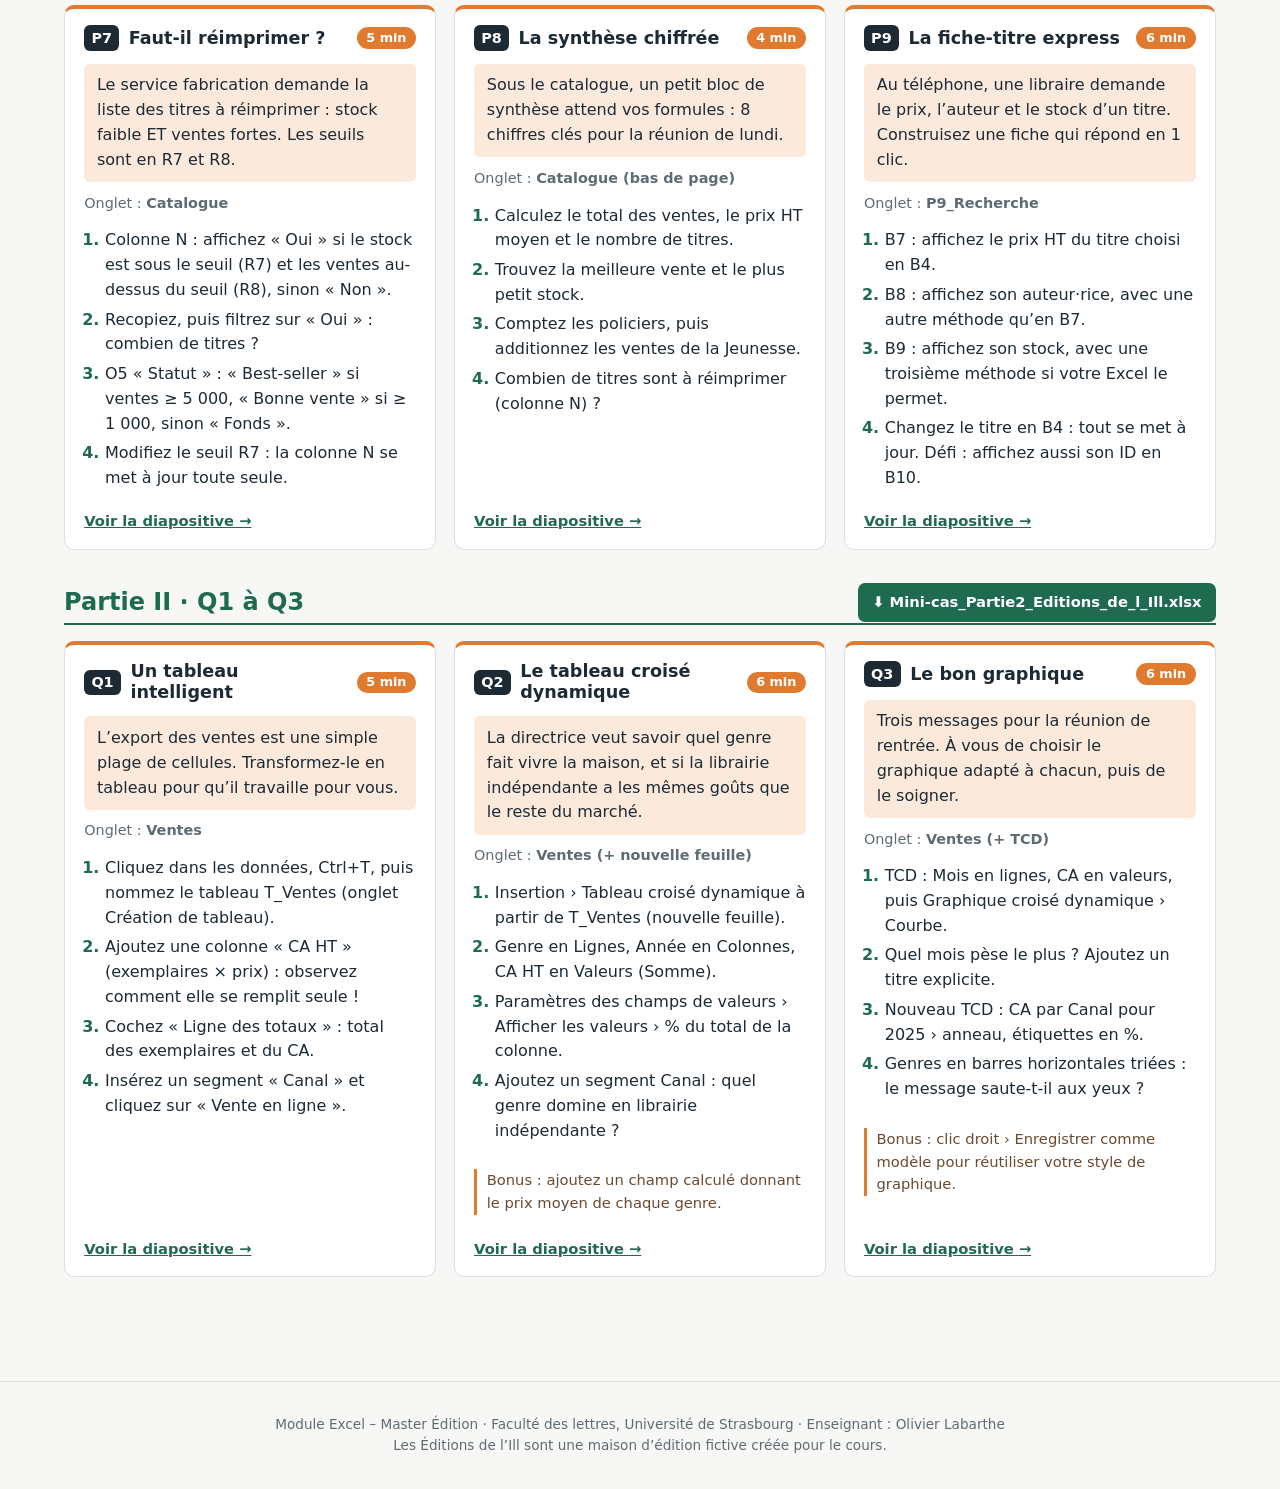
==== commit 81072467: "Partie II : suppression du mini-cas Q4 (« L’IA a dit que… ») - Diapositive Q4 retirée du support, de" ====
--- a/mini-cas.html
+++ b/mini-cas.html
@@ -94,7 +94,7 @@
   
   <a class="see" href="partie-1.html#d65">Voir la diapositive →</a>
 </article></div></section>
-<section class="cases-part"><div class="cases-head"><h2>Partie II · Q1 à Q4</h2>
+<section class="cases-part"><div class="cases-head"><h2>Partie II · Q1 à Q3</h2>
 <a class="btn" href="fichiers/Mini-cas_Partie2_Editions_de_l_Ill.xlsx" download>⬇ Mini-cas_Partie2_Editions_de_l_Ill.xlsx</a></div>
 <div class="cases">
 <article class="case" id="Q1">
@@ -121,14 +121,7 @@
   <p class="bonus">Bonus : clic droit › Enregistrer comme modèle pour réutiliser votre style de graphique.</p>
   <a class="see" href="partie-2.html#d25">Voir la diapositive →</a>
 </article>
-<article class="case" id="Q4">
-  <header><span class="code">Q4</span><h3>« L’IA a dit que… »</h3><span class="badge">6 min</span></header>
-  <p class="situation">Un collègue a collé l’export dans un chatbot. Voici sa synthèse. Vrai ou faux ? Prouvez-le avec un TCD.</p>
-  <p class="onglet">Onglet : <strong>Ventes (+ TCD)</strong></p>
-  <ol class="steps"><li>« La librairie indépendante est le premier canal, avec près de 40 % du CA 2025. »</li><li>« La BD représente près d’un tiers du CA 2025. »</li><li>« Les ventes en ligne ont reculé entre 2024 et 2025. »</li><li>Rédigez la phrase corrigée pour chaque affirmation fausse.</li></ol>
-  
-  <a class="see" href="partie-2.html#d27">Voir la diapositive →</a>
-</article></div></section>
+</div></section>
 </main>
 <footer>Module Excel – Master Édition · Faculté des lettres, Université de Strasbourg · Enseignant : Olivier Labarthe<br>
 Les Éditions de l’Ill sont une maison d’édition fictive créée pour le cours.</footer>
